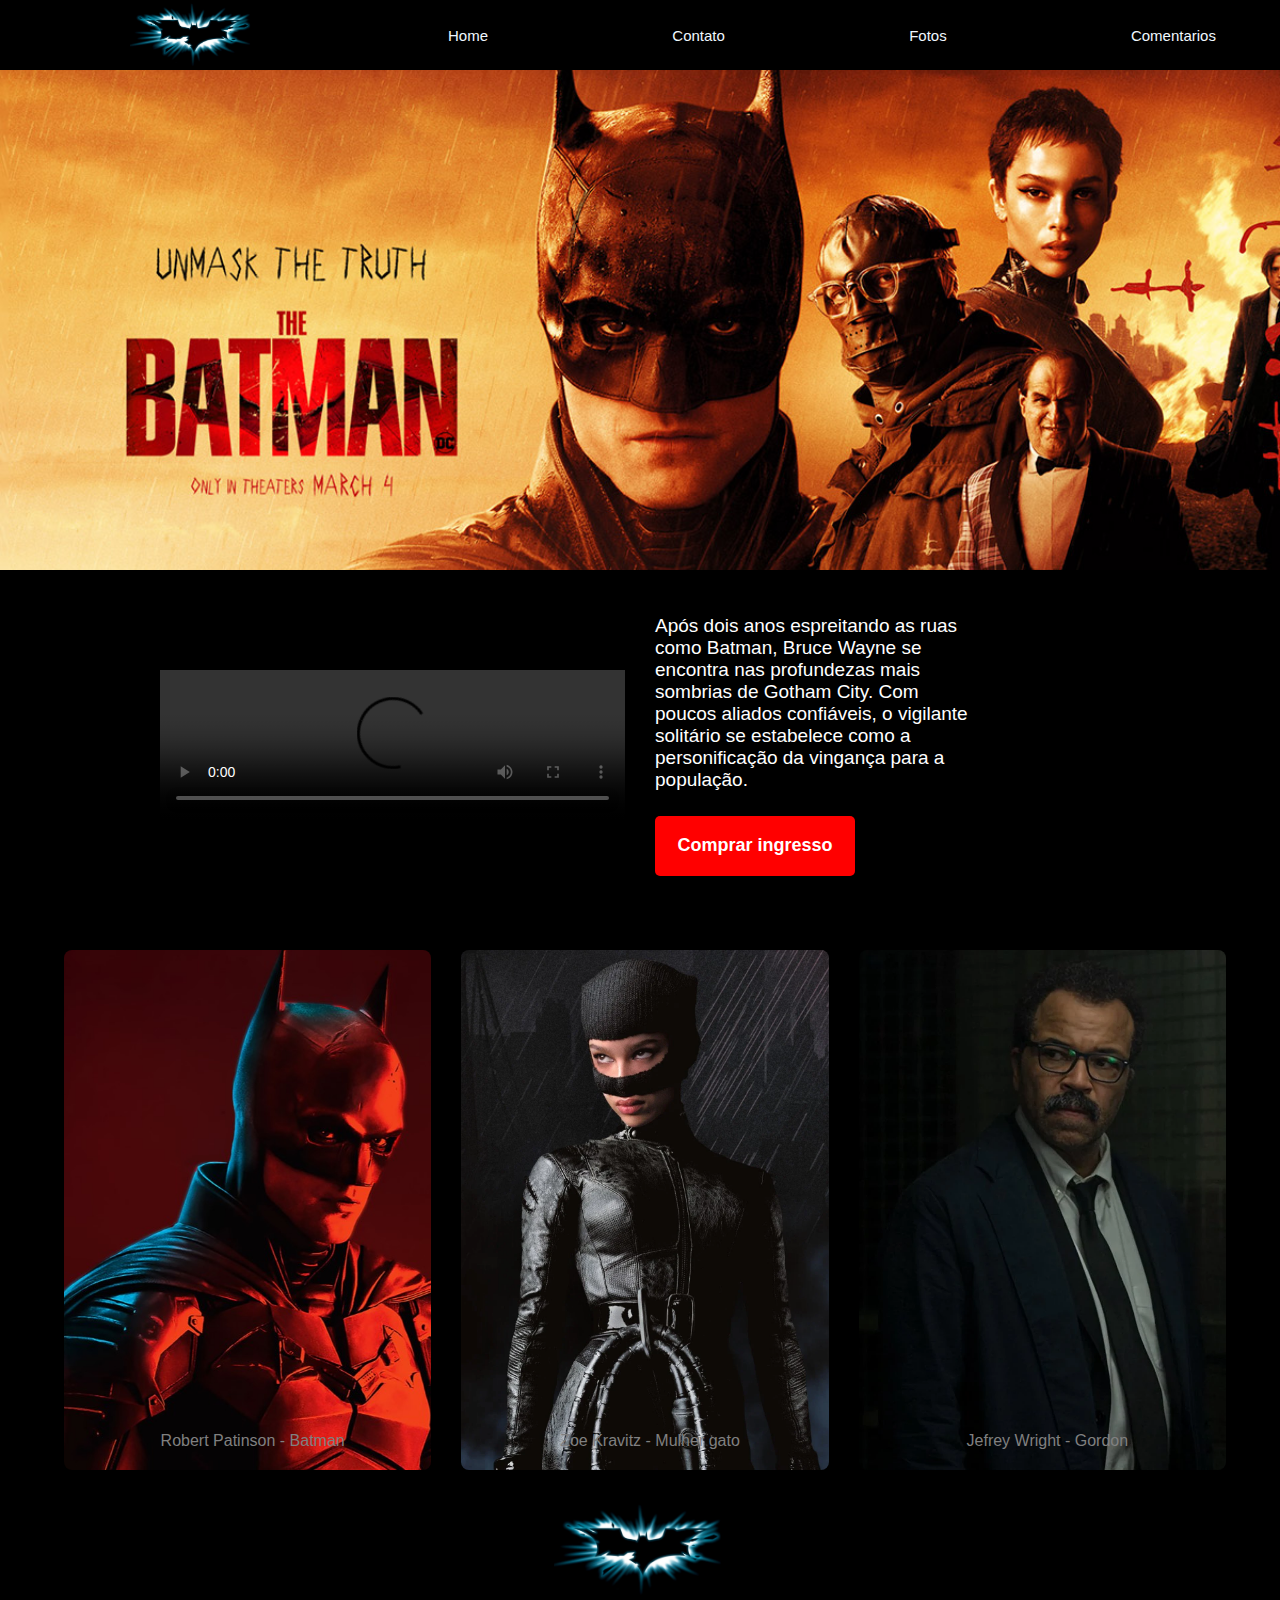
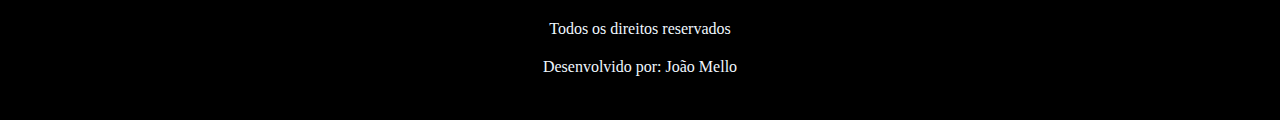
==== index.html @ 75540bc1 "SIte de vendas de ingresso do filme Batman" ====
<!DOCTYPE html>
<html lang="en">
<head>
    <meta charset="UTF-8">
    <meta name="viewport" content="width=device-width, initial-scale=1.0">
    <title>Batman</title>
    <link rel="stylesheet" href="styles.css"
</head>
<body>
    <header>
        <a class="logo12" href="./index.html">
            <img class="logo" src="./logo.jpg" height="100%" onclick="">
        </a>
        <nav>
            <ul>
                <a href="./index.html" >
                    <li>Home</li>
                </a>
                <a href="./contato.html" >
                    <li>Contato</li>
                </a>
                <a href="./fotos.html" >
                    <li>Fotos</li>
                </a>
                <a href="./comentarios.html" >
                    <li>Comentarios</li>
                </a>
            </ul>
        </nav>
    </header>

    <div class="banner"></div>

    <div id="trailer-content">
        <div id="content">
            <video controls>
                <source src="./thebatman.mp4">
            </video>
            <div id="sinopse">
                <p class="descricao">Após dois anos espreitando as ruas como Batman, Bruce Wayne se encontra nas profundezas mais sombrias de Gotham City. Com poucos aliados confiáveis, o vigilante solitário se estabelece como a personificação da vingança para a população.</p>
                <button class="botao" >Comprar ingresso</button>
            </div>
        </div>
        </div>

        <div class="actor-cards-container" >
            <div class="cards-content">
                <div class="card banner-1">Robert Patinson - Batman</div>
                <div class="card banner-2">Zoe Kravitz - Mulher gato</div>
                <div class="card banner-3">Jefrey Wright - Gordon</div>
            </div>
        </div>

        <footer>
            <div class="container-rodape">
                <div class="rodape">
                    <img src="./logo.jpg" height="50%" width="50%">
                    <p>Todos os direitos reservados</p>
                    <p>Desenvolvido por: João Mello</p>
                </div>
                
            </div>
        </footer>
    
    

    
</body>
</html>
---- styles.css ----
*{
    margin: 0;
    padding: 0;
    list-style: none;
    text-decoration: none;
    background-color: black
}
@import url('https://fonts.googleapis.com/css2?family=Kdam+Thmor+Pro&display=swap');
header{
    background-color: black;
    height: 70px;
    display: flex;
    justify-content: space-around;
    align-items: center;
}

.logo12{
    width: 20%;
    height: 100%;
    display: flex;
    justify-content:center ;
    cursor: pointer;
}
nav{
    width: 60%;
}

ul{
    display: flex;
    width: 100%;
    justify-content: space-between;

}

li{
    color: aliceblue;
    cursor: pointer;
    font-size: 15px;
    transition: .5s;
    font-family: "Kdam Thmor Pro", sans-serif;    
}

li:hover{
    color: red;
}



.banner{
    background-image: url('./fundo1.jpg');
    background-position: 50% 50%;
    background-size: cover;
    width: 100%;
    height: 500px;
}

#trailer-content{
    background-color: black;
    width: 100%;
    height: 350px;
    display: flex;
    justify-content: center;
}

#content{
    width: 75%;
    display: flex;
    align-items: center;
    justify-content: space-between;
}

video{
    width: 50%;
}
#sinopse{
    width: 50%;
    display: flex;
    flex-direction: column;
    justify-content: space-between;
    margin-left: 30px;
}

.descricao{
    color: white;
    font-size: 19px;
    font-family: "Kdam Thmor Pro", sans-serif;
    width: 70%;
}

.botao{
    width: 200px;
    height: 60px;
    background-color: red;
    color: white;
    border-radius: 5px;
    cursor: pointer;
    font-size: 18px;
    border: none;
    outline: none;
    font-weight: bold;
    margin-top: 25px;
    transition: .8s;
}

.botao:hover{
    background-color: white;
    color: black;
}

.actor-cards-container{
    width: 100%;
    display: flex;
    justify-content: center;
    margin-top: 30px;
    background-color: black;
}

.cards-content{
    width: 90%;
    display: grid;
    grid-template-columns: repeat(3, 1fr);
    row-gap: 20px;
    column-gap: 40px;
}

.card{
    width: 100%;
    height: 500px;
    display: flex;
    align-items: flex-end;
    justify-content: center;
    background-repeat: no-repeat;
    background-size: cover;
    color: gray;
    font-family: "Kdam Thmor Pro", sans-serif;
    border-radius: 8px;
    transition: .8s;
    padding-bottom: 20px;
    padding-left: 10px;


}

.banner-1{
    background-image: url('./batman4.png');
    background-position: 50% 50%;
}
.banner-2{
    background-image: url('./mulhergato.png');
}
.banner-3{
    background-image: url('./gordon.png');
}

.card:hover{
    width: 104%;
    height: 502px;
}

footer{
    width: 100%;
    height: 250px;
    display: flex;
    justify-content: center;
}

.container-rodape{
    width: 90%;
    display: flex;
    justify-content: center;
    margin-top: 30px;
    background-color: black;

}

.rodape{
    width: 30%;
    height: 200px;
    background-color: black;
    display: flex;
    flex-direction: column;
    align-items: center;
    row-gap: 20px;
    color: aliceblue;

}
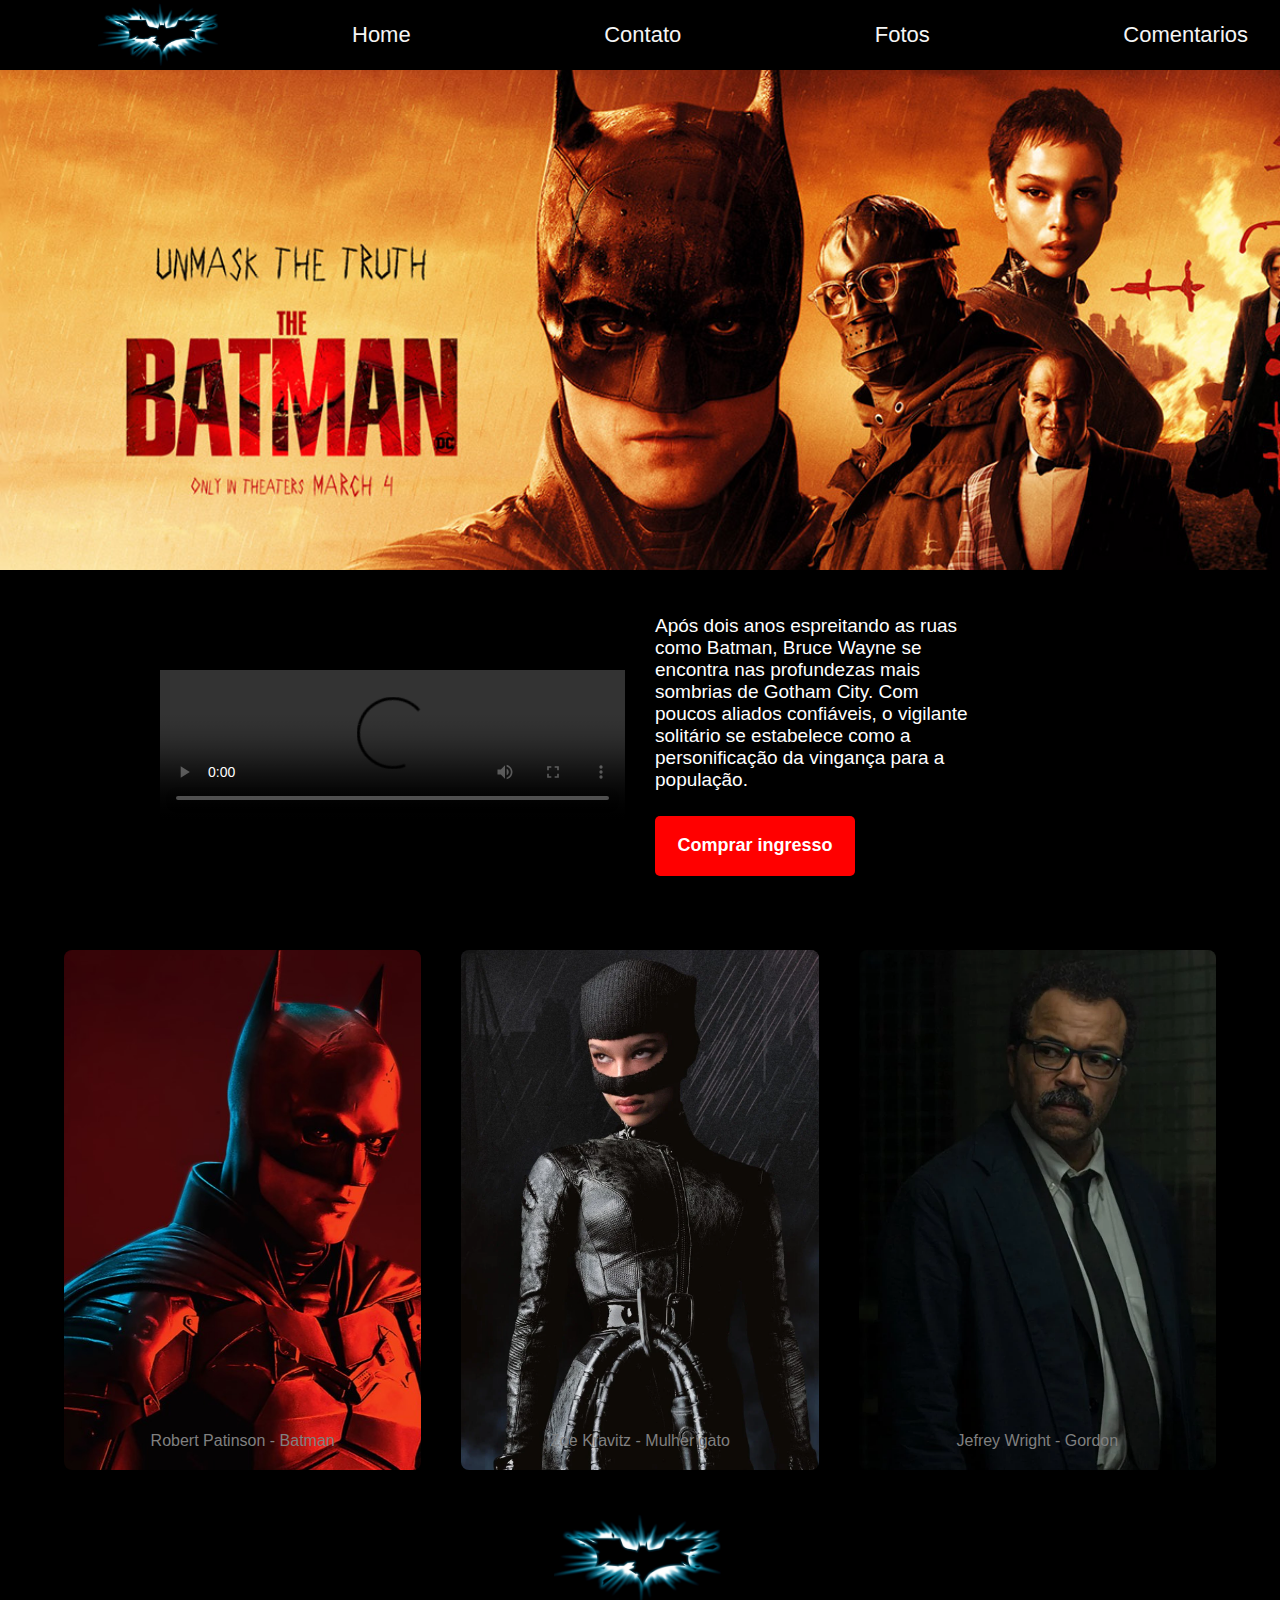
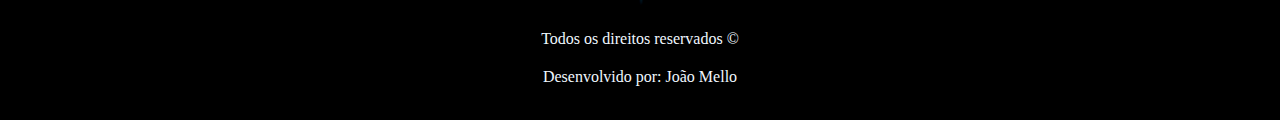
==== commit a023b561: "reponsividade adicionada" ====
--- a/index.html
+++ b/index.html
@@ -55,11 +55,27 @@
             <div class="container-rodape">
                 <div class="rodape">
                     <img src="./logo.jpg" height="50%" width="50%">
-                    <p>Todos os direitos reservados</p>
+                    <p>Todos os direitos reservados ©</p>
                     <p>Desenvolvido por: João Mello</p>
-                </div>
-                
+                </div>               
             </div>
+            <nav class="footer-nav">
+                <ul class="ulfooter">
+                    <a href="./index.html" >
+                        <li>Home</li>
+                    </a>
+                    <a href="./contato.html" >
+                        <li>Contato</li>
+                    </a>
+                    <a href="./fotos.html" >
+                        <li>Fotos</li>
+                    </a>
+                    <a href="./comentarios.html" >
+                        <li>Comentarios</li>
+                    </a>
+                </ul>
+            </nav>
+
         </footer>
     
     
--- a/styles.css
+++ b/styles.css
@@ -22,7 +22,7 @@
     cursor: pointer;
 }
 nav{
-    width: 60%;
+    width: 70%;
 }
 
 ul{
@@ -33,9 +33,9 @@
 }
 
 li{
-    color: aliceblue;
+    color: whitesmoke;
     cursor: pointer;
-    font-size: 15px;
+    font-size: 22px;
     transition: .5s;
     font-family: "Kdam Thmor Pro", sans-serif;    
 }
@@ -136,8 +136,7 @@
     border-radius: 8px;
     transition: .8s;
     padding-bottom: 20px;
-    padding-left: 10px;
-
+    
 
 }
 
@@ -161,7 +160,9 @@
     width: 100%;
     height: 250px;
     display: flex;
-    justify-content: center;
+    flex-direction: column;
+    align-items: center;
+    justify-content: space-around;
 }
 
 .container-rodape{
@@ -169,7 +170,7 @@
     display: flex;
     justify-content: center;
     margin-top: 30px;
-    background-color: black;
+    background-color:black;
 
 }
 
@@ -183,4 +184,76 @@
     row-gap: 20px;
     color: aliceblue;
 
+}
+.footer-nav{
+    display: none;
+}
+
+.ulfooter{
+    display: flex;
+    flex-direction: column;
+    align-items: center;
+}
+
+@media(max-width: 768px){
+
+    .rodape{
+        width: 100%;
+    }
+    .footer-nav{
+        display: block;
+        padding-top: 20px;
+        padding-bottom: 30px;
+        
+        
+    }
+    nav{
+        display: none;
+    }
+    .banner{
+        background-position: 10%;
+    }
+    #trailer-content{
+        background-color: black;
+        width: 100%;
+        height: 350px;
+        display: flex;
+        flex-direction: column;
+        align-items: center;
+        margin-top: 100px;
+    }
+    #content{
+        width: 90%;
+        display: flex;
+        flex-direction: column;
+        align-items: center;
+        justify-content: center;
+        background-color: black;
+    }
+    video{
+        width: 100%;
+        height: 250px;
+    }
+    #sinopse{
+        width: 90%;
+        display: flex;
+        flex-direction: column;
+        align-items: center;
+        justify-content: center;
+        justify-content: space-between;
+        background-color: black;
+    }
+    .descricao{
+        width: 100%;
+        margin-right: 30px;
+    }
+    .botao{
+        width: 100%;
+        margin-top: 30px;
+        margin-right: 30px;
+    }
+    .cards-content{
+      grid-template-columns: 1fr;
+      margin-top: 150px;
+    }
 }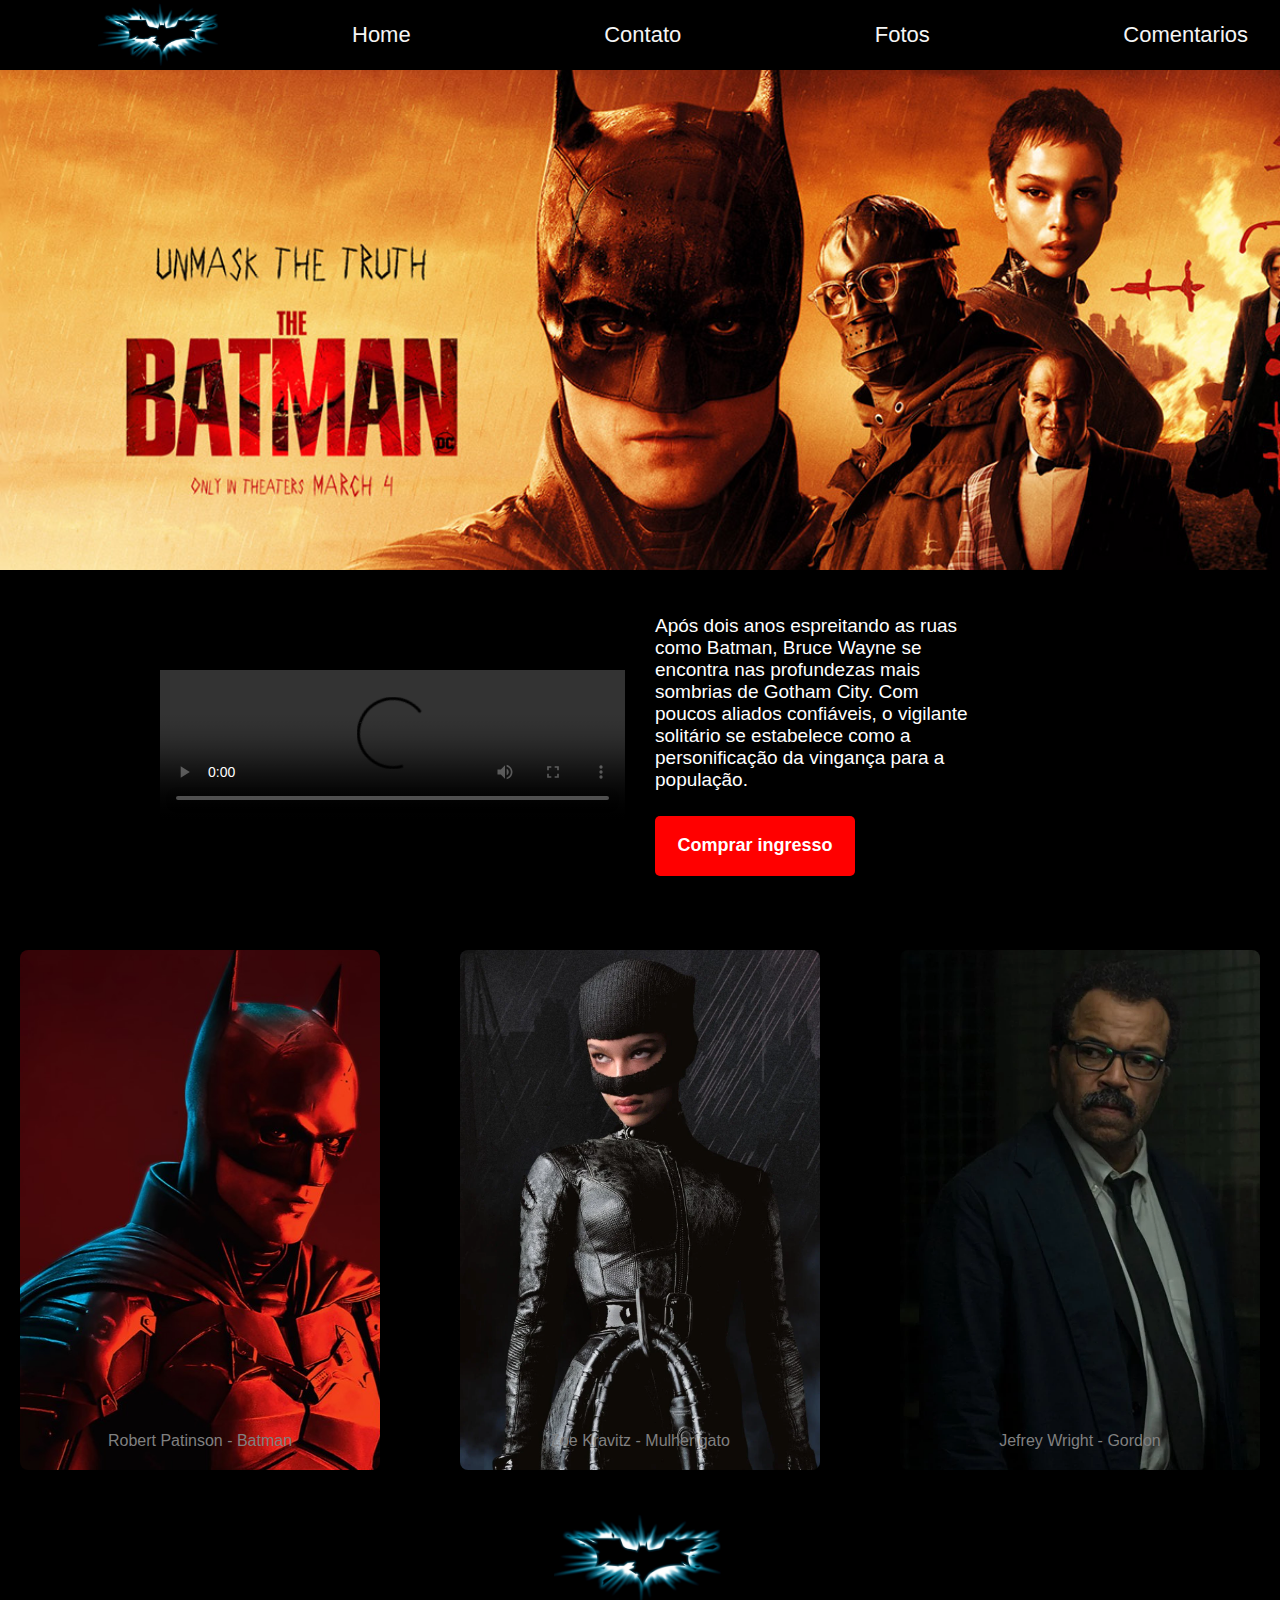
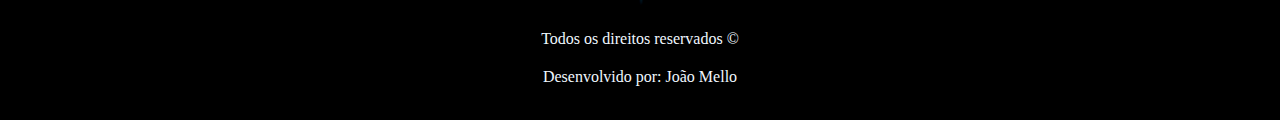
==== commit 1fda87a8: "responsividade melhorada" ====
--- a/index.html
+++ b/index.html
@@ -13,7 +13,7 @@
         </a>
         <nav>
             <ul>
-                <a href="./index.html" >
+                <a class="home" href="./index.html" >
                     <li>Home</li>
                 </a>
                 <a href="./contato.html" >
@@ -59,22 +59,6 @@
                     <p>Desenvolvido por: João Mello</p>
                 </div>               
             </div>
-            <nav class="footer-nav">
-                <ul class="ulfooter">
-                    <a href="./index.html" >
-                        <li>Home</li>
-                    </a>
-                    <a href="./contato.html" >
-                        <li>Contato</li>
-                    </a>
-                    <a href="./fotos.html" >
-                        <li>Fotos</li>
-                    </a>
-                    <a href="./comentarios.html" >
-                        <li>Comentarios</li>
-                    </a>
-                </ul>
-            </nav>
 
         </footer>
     
--- a/styles.css
+++ b/styles.css
@@ -111,20 +111,24 @@
     width: 100%;
     display: flex;
     justify-content: center;
+    align-items: center;
     margin-top: 30px;
     background-color: black;
 }
 
 .cards-content{
-    width: 90%;
+    width: 100%;
     display: grid;
     grid-template-columns: repeat(3, 1fr);
+    align-items: center;
+    justify-items: center;
     row-gap: 20px;
     column-gap: 40px;
+    background-color: black;
 }
 
 .card{
-    width: 100%;
+    width: 90%;
     height: 500px;
     display: flex;
     align-items: flex-end;
@@ -152,7 +156,7 @@
 }
 
 .card:hover{
-    width: 104%;
+    width: 100%;
     height: 502px;
 }
 
@@ -185,33 +189,31 @@
     color: aliceblue;
 
 }
-.footer-nav{
-    display: none;
-}
-
-.ulfooter{
-    display: flex;
-    flex-direction: column;
-    align-items: center;
-}
 
 @media(max-width: 768px){
 
     .rodape{
         width: 100%;
     }
-    .footer-nav{
-        display: block;
-        padding-top: 20px;
-        padding-bottom: 30px;
-        
-        
+    header{
+        justify-content: space-evenly;
+        margin-left: 30px;
     }
     nav{
+        margin-left: 10px;
+    }
+    ul{
+        justify-content: space-evenly;
+    }
+    li{
+        font-size: 15px;
+    }
+    .home{
         display: none;
     }
     .banner{
         background-position: 10%;
+        height: 300px;
     }
     #trailer-content{
         background-color: black;
@@ -220,7 +222,7 @@
         display: flex;
         flex-direction: column;
         align-items: center;
-        margin-top: 100px;
+        margin-top: 90px;
     }
     #content{
         width: 90%;
@@ -254,6 +256,6 @@
     }
     .cards-content{
       grid-template-columns: 1fr;
-      margin-top: 150px;
+      margin-top: 100px;
     }
 }